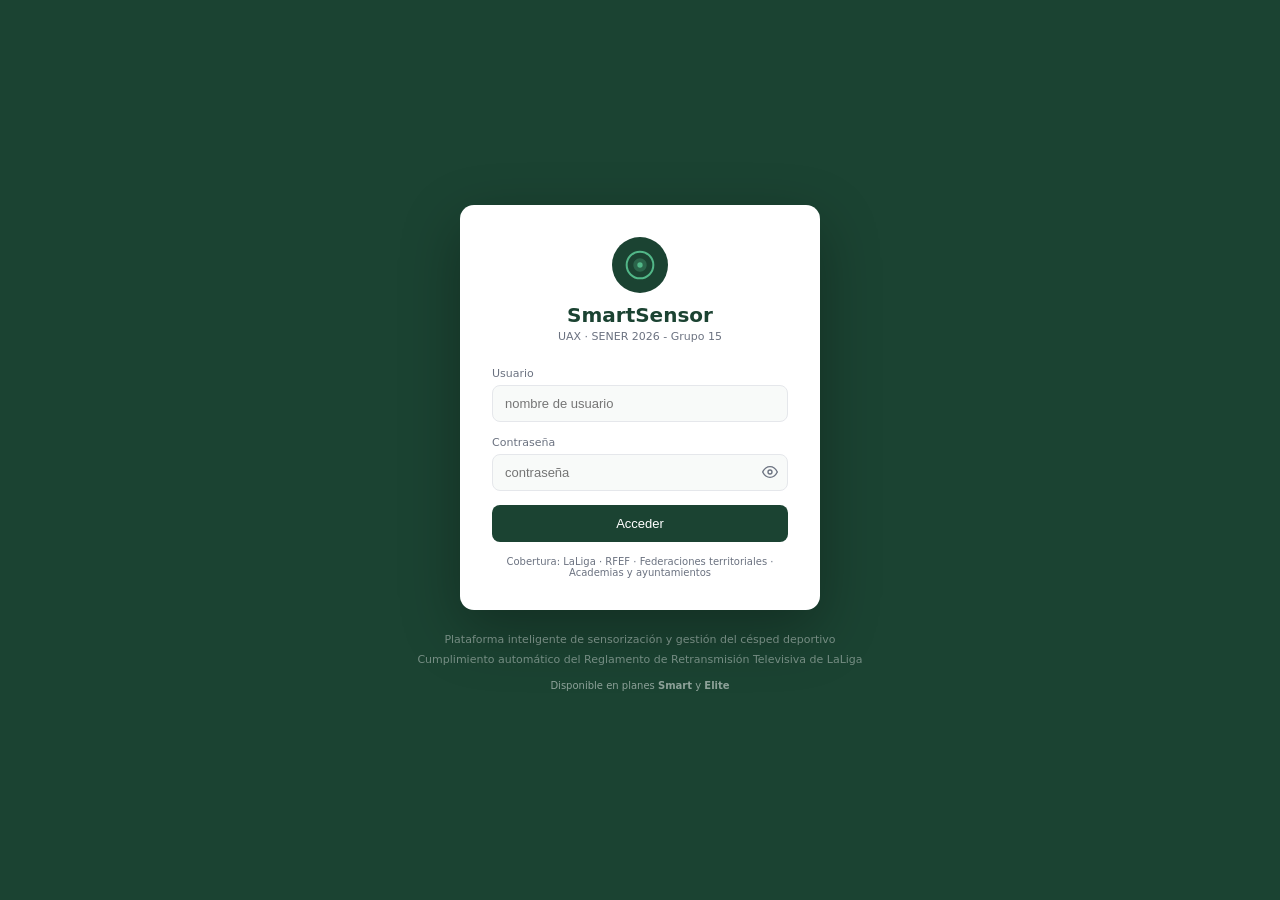
==== Index.html @ c79f16ea "first commit" ====
<!DOCTYPE html>
<html lang="es">
<head>
  <meta charset="UTF-8"/>
  <meta name="viewport" content="width=device-width, initial-scale=1.0"/>
  <title>SensoSmart — Iniciar sesión</title>
  <link rel="stylesheet" href="assets/css/Index.css"/>
</head>
<body>
  <div class="login-bg">
    <div class="login-card">
      <div class="login-logo">
        <div class="login-icon">
          <svg width="32" height="32" viewBox="0 0 24 24" fill="none">
            <circle cx="12" cy="12" r="10" stroke="#52B788" stroke-width="1.5"/>
            <path d="M7 12c0-2.76 2.24-5 5-5s5 2.24 5 5-2.24 5-5 5-5-2.24-5-5z" fill="#52B788" opacity=".3"/>
            <circle cx="12" cy="12" r="2" fill="#52B788"/>
          </svg>
        </div>
        <h1 class="login-title">SmartSensor</h1>
        <p class="login-sub">UAX · SENER 2026 - Grupo 15</p>
      </div>

      <form id="login-form" onsubmit="return false;">
        <div class="field-group">
          <label for="usuario">Usuario</label>
          <input type="text" id="usuario" name="usuario"
                 placeholder="nombre de usuario"
                 autocomplete="username" required/>
        </div>
        <div class="field-group">
          <label for="password">Contraseña</label>
          <div class="input-password-wrap">
            <input type="password" id="password" name="password"
                  placeholder="contraseña"
                  autocomplete="current-password" required/>
            <button type="button" class="btn-ojo" onclick="togglePassword('password', this)"
                  aria-label="Mostrar contraseña">
              <svg class="ojo-abierto" width="16" height="16" viewBox="0 0 24 24" fill="none" stroke="currentColor" stroke-width="2">
                <path d="M1 12s4-8 11-8 11 8 11 8-4 8-11 8-11-8-11-8z"/>
                <circle cx="12" cy="12" r="3"/>
              </svg>
              <svg class="ojo-cerrado" width="16" height="16" viewBox="0 0 24 24" fill="none" stroke="currentColor" stroke-width="2" style="display:none">
                <path d="M17.94 17.94A10.07 10.07 0 0112 20c-7 0-11-8-11-8a18.45 18.45 0 015.06-5.94"/>
                <path d="M9.9 4.24A9.12 9.12 0 0112 4c7 0 11 8 11 8a18.5 18.5 0 01-2.16 3.19"/>
                <line x1="1" y1="1" x2="23" y2="23"/>
              </svg>
            </button>
          </div>
        </div>
        <div id="login-error" class="login-error" style="display:none"></div>
        <button type="submit" id="login-btn" onclick="iniciarSesion()">Acceder</button>
      </form>

      <p class="login-cobertura">Cobertura: LaLiga · RFEF · Federaciones territoriales · Academias y ayuntamientos</p>
    </div>

    <div class="login-info">
      <p>Plataforma inteligente de sensorización y gestión del césped deportivo</p>
      <p>Cumplimiento automático del Reglamento de Retransmisión Televisiva de LaLiga</p>
      <p style="margin-top:8px;color:rgba(255,255,255,0.5);font-size:10px">Disponible en planes <strong>Smart</strong> y <strong>Elite</strong></p>
    </div>
  </div>

  <script src="assets/scriptsFrontend/Index.js"></script>
</body>
</html>
---- assets/css/Index.css ----
*{box-sizing:border-box;margin:0;padding:0}
:root{
  --g1:#1B4332;--g2:#2D6A4F;--g3:#52B788;--g4:#D8F3DC;
  --white:#fff;--off:#F8FAF9;--gray:#6B7280;--lgray:#E5E7EB;
  --red:#C1121F;--font:'Segoe UI',system-ui,sans-serif;
}
body{font-family:var(--font);background:var(--g1);min-height:100vh;display:flex;flex-direction:column;align-items:center;justify-content:center}
.login-bg{width:100%;display:flex;flex-direction:column;align-items:center;justify-content:center;min-height:100vh;padding:20px}
.login-card{background:var(--white);border-radius:14px;padding:32px;width:100%;max-width:360px;box-shadow:0 20px 60px rgba(0,0,0,0.3)}
.login-logo{text-align:center;margin-bottom:24px}
.login-icon{width:56px;height:56px;background:var(--g1);border-radius:50%;display:flex;align-items:center;justify-content:center;margin:0 auto 10px}
.login-title{font-size:20px;font-weight:600;color:var(--g1)}
.login-sub{font-size:11px;color:var(--gray);margin-top:3px}
.field-group{margin-bottom:14px}
.field-group label{display:block;font-size:11px;color:var(--gray);margin-bottom:5px;font-weight:500}
.field-group input{width:100%;padding:10px 12px;border:1px solid var(--lgray);border-radius:8px;font-size:13px;background:var(--off);outline:none;transition:border .15s}
.field-group input:focus{border-color:var(--g3)}
.login-error{background:#FCEBEB;color:var(--red);font-size:12px;padding:8px 12px;border-radius:6px;margin-bottom:10px;border-left:3px solid var(--red)}
button[type=submit],.login-btn{width:100%;padding:11px;background:var(--g1);color:var(--white);border:none;border-radius:8px;font-size:13px;font-weight:500;cursor:pointer;transition:background .15s}
button[type=submit]:hover,.login-btn:hover{background:var(--g2)}
.login-accesos{margin-top:20px;border-top:1px solid var(--lgray);padding-top:16px}
.login-accesos-titulo{font-size:10px;color:var(--gray);text-align:center;margin-bottom:8px}
.accesos-grid{display:grid;grid-template-columns:1fr 1fr;gap:6px}
.acceso-btn{padding:6px;background:var(--off);border:1px solid var(--lgray);border-radius:6px;font-size:11px;cursor:pointer;color:#333;transition:all .15s}
.acceso-btn:hover{background:var(--g4);border-color:var(--g3);color:var(--g1)}
.login-cobertura{font-size:10px;color:var(--gray);text-align:center;margin-top:14px}
.login-info{margin-top:20px;text-align:center;color:rgba(255,255,255,0.4);font-size:11px;line-height:1.8}
.input-password-wrap {
  position: relative;
  display: flex;
  align-items: center;
}
.input-password-wrap input {
  width: 100%;
  padding-right: 38px;
}
.btn-ojo {
  position: absolute;
  right: 10px;
  background: none;
  border: none;
  cursor: pointer;
  color: #6B7280;
  padding: 0;
  display: flex;
  align-items: center;
  line-height: 1;
  transition: color .15s;
}
.btn-ojo:hover {
  color: #1B4332;
}
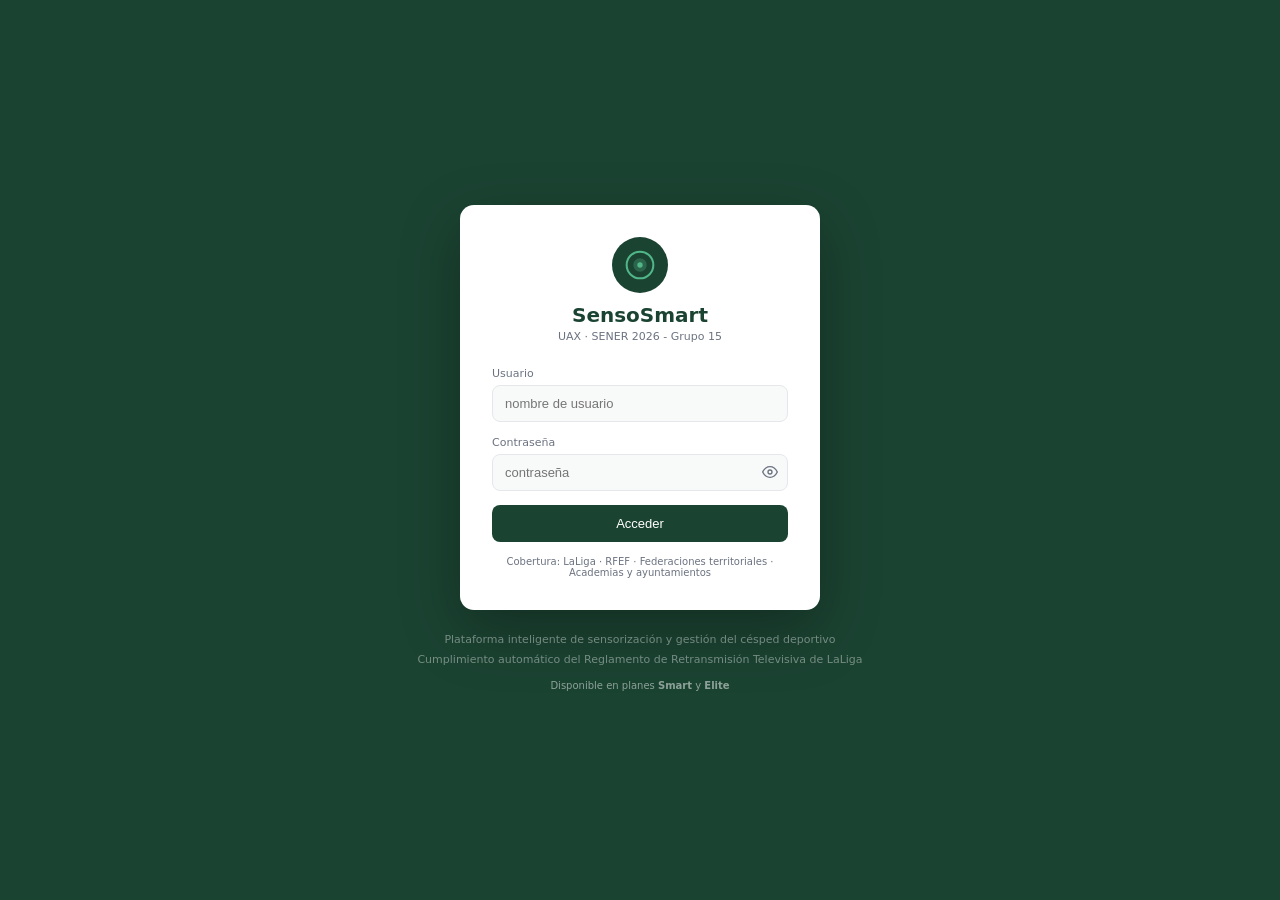
==== commit 6d11764e: "Cambio de nombres de "Smart Turf AI" a "SensoSmart"" ====
--- a/Index.html
+++ b/Index.html
@@ -17,7 +17,7 @@
             <circle cx="12" cy="12" r="2" fill="#52B788"/>
           </svg>
         </div>
-        <h1 class="login-title">SmartSensor</h1>
+        <h1 class="login-title">SensoSmart</h1>
         <p class="login-sub">UAX · SENER 2026 - Grupo 15</p>
       </div>
 
